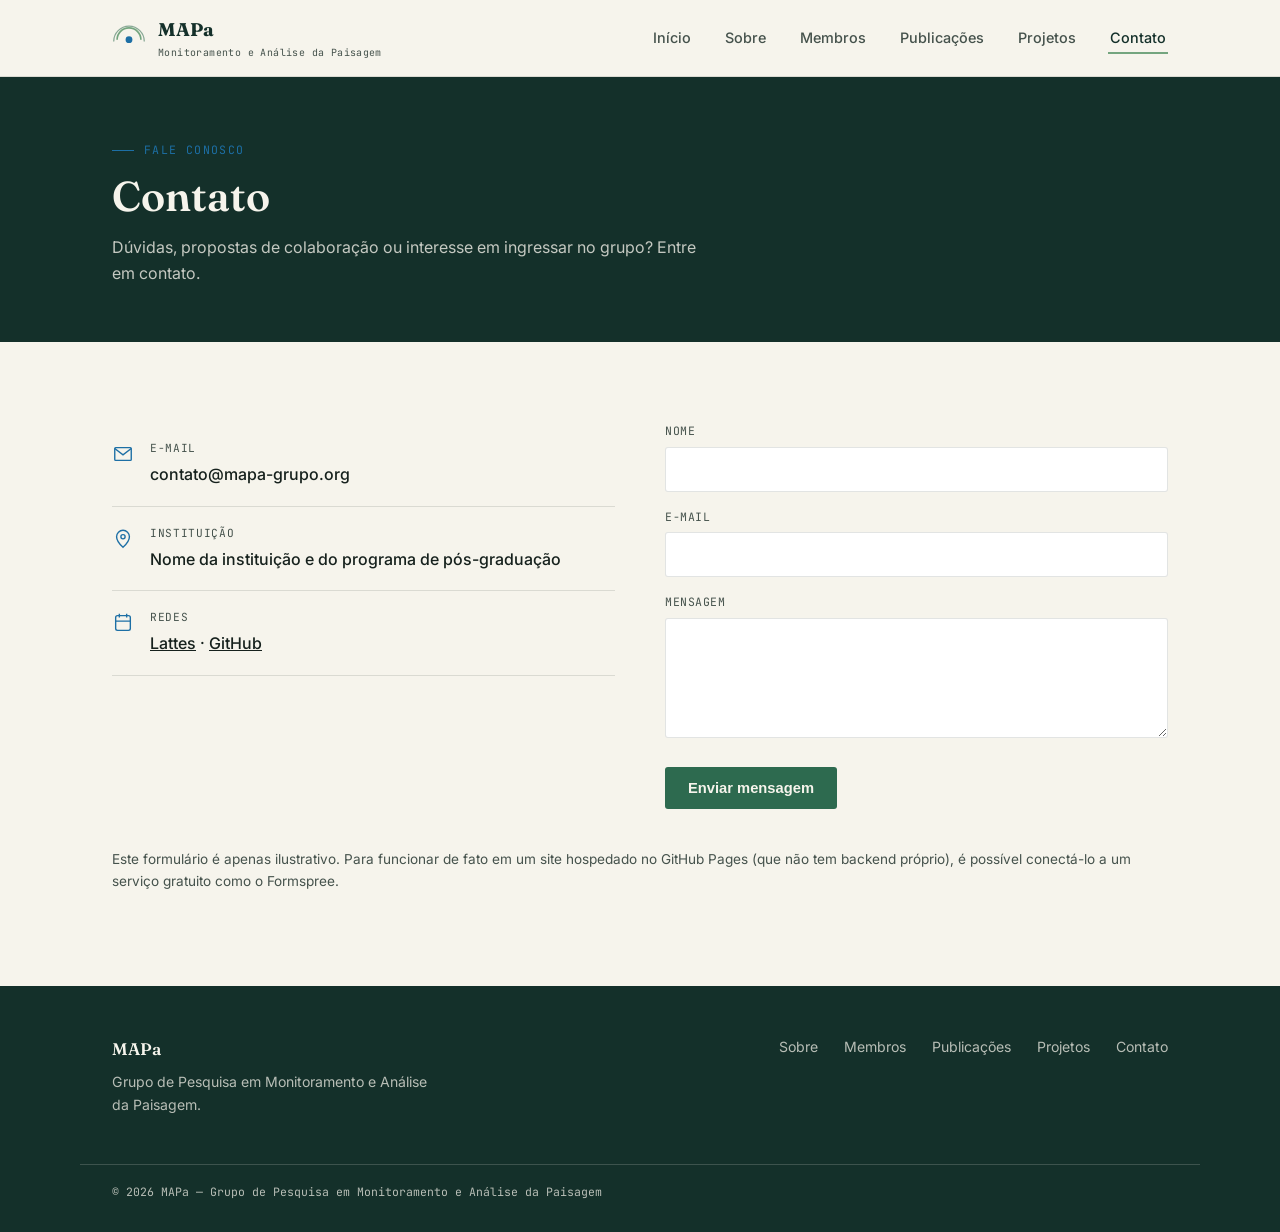
==== contato.html @ 4bc2df2b "Primeira versão do site" ====
<!DOCTYPE html>
<html lang="pt-BR">
<head>
<meta charset="UTF-8">
<meta name="viewport" content="width=device-width, initial-scale=1.0">
<title>Contato · MAPa</title>
<meta name="description" content="Fale com o grupo de pesquisa MAPa.">
<link rel="preconnect" href="https://fonts.googleapis.com">
<link rel="stylesheet" href="css/style.css">
</head>
<body>

<header class="site-header">
  <div class="wrap">
    <a href="index.html" class="brand">
      <svg class="brand-mark" viewBox="0 0 40 40" fill="none" xmlns="http://www.w3.org/2000/svg" aria-hidden="true">
        <path d="M2 24a18 18 0 1 1 36 0" stroke="#2D6A4F" stroke-width="1.5" opacity="0.55"/>
        <path d="M6 22a14 14 0 1 1 28 0" stroke="#74A57F" stroke-width="2"/>
        <circle cx="20" cy="22" r="4" fill="#1D6FA5"/>
      </svg>
      <span>MAPa<br><small>Monitoramento e Análise da Paisagem</small></span>
    </a>
    <button class="nav-toggle" aria-label="Abrir menu"><span></span><span></span><span></span></button>
    <nav class="primary-nav">
      <ul>
        <li><a href="index.html">Início</a></li>
        <li><a href="sobre.html">Sobre</a></li>
        <li><a href="membros.html">Membros</a></li>
        <li><a href="publicacoes.html">Publicações</a></li>
        <li><a href="projetos.html">Projetos</a></li>
        <li><a href="contato.html" class="active">Contato</a></li>
      </ul>
    </nav>
  </div>
</header>

<section class="page-hero">
  <div class="wrap">
    <div class="eyebrow">Fale conosco</div>
    <h1>Contato</h1>
    <p>Dúvidas, propostas de colaboração ou interesse em ingressar no grupo? Entre em contato.</p>
  </div>
</section>

<section class="section">
  <div class="wrap">
    <div class="contact-grid">
      <div>
        <div class="contact-item">
          <svg class="icon" viewBox="0 0 24 24" fill="none" xmlns="http://www.w3.org/2000/svg"><path d="M3 6l9 7 9-7" stroke="currentColor" stroke-width="1.5"/><rect x="3" y="5" width="18" height="14" rx="1" stroke="currentColor" stroke-width="1.5"/></svg>
          <div>
            <div class="label">E-mail</div>
            <div class="value">contato@mapa-grupo.org</div>
          </div>
        </div>
        <div class="contact-item">
          <svg class="icon" viewBox="0 0 24 24" fill="none" xmlns="http://www.w3.org/2000/svg"><path d="M12 21s7-6.3 7-11.5A7 7 0 0 0 5 9.5C5 14.7 12 21 12 21z" stroke="currentColor" stroke-width="1.5"/><circle cx="12" cy="9.5" r="2.3" stroke="currentColor" stroke-width="1.5"/></svg>
          <div>
            <div class="label">Instituição</div>
            <div class="value">Nome da instituição e do programa de pós-graduação</div>
          </div>
        </div>
        <div class="contact-item">
          <svg class="icon" viewBox="0 0 24 24" fill="none" xmlns="http://www.w3.org/2000/svg"><rect x="4" y="4" width="16" height="16" rx="2" stroke="currentColor" stroke-width="1.5"/><path d="M8 2v4M16 2v4M4 10h16" stroke="currentColor" stroke-width="1.5"/></svg>
          <div>
            <div class="label">Redes</div>
            <div class="value"><a href="#" style="text-decoration:underline;">Lattes</a> · <a href="#" style="text-decoration:underline;">GitHub</a></div>
          </div>
        </div>
      </div>

      <form class="contact-form" action="#" method="POST">
        <div>
          <label for="nome">Nome</label>
          <input type="text" id="nome" name="nome" required>
        </div>
        <div>
          <label for="email">E-mail</label>
          <input type="email" id="email" name="email" required>
        </div>
        <div>
          <label for="mensagem">Mensagem</label>
          <textarea id="mensagem" name="mensagem" required></textarea>
        </div>
        <button type="submit" class="btn btn-primary" style="background:var(--forest-mid); color:var(--paper);">Enviar mensagem</button>
      </form>
    </div>

    <p style="margin-top: 40px; color: var(--ink-soft); font-size: 0.85rem;">Este formulário é apenas ilustrativo. Para funcionar de fato em um site hospedado no GitHub Pages (que não tem backend próprio), é possível conectá-lo a um serviço gratuito como o Formspree.</p>
  </div>
</section>

<footer class="site-footer">
  <div class="wrap">
    <div>
      <div class="foot-brand">MAPa</div>
      <p style="max-width:36ch;">Grupo de Pesquisa em Monitoramento e Análise da Paisagem.</p>
    </div>
    <div class="foot-links">
      <a href="sobre.html">Sobre</a>
      <a href="membros.html">Membros</a>
      <a href="publicacoes.html">Publicações</a>
      <a href="projetos.html">Projetos</a>
      <a href="contato.html">Contato</a>
    </div>
  </div>
  <div class="wrap foot-bottom">
    © 2026 MAPa — Grupo de Pesquisa em Monitoramento e Análise da Paisagem
  </div>
</footer>

<script src="js/main.js"></script>
</body>
</html>
---- css/style.css ----
/* =========================================================
   MAPa — Grupo de Pesquisa em Monitoramento e Análise da Paisagem
   Design tokens
   ========================================================= */

@import url('https://fonts.googleapis.com/css2?family=Fraunces:ital,opsz,wght@0,9..144,400;0,9..144,500;0,9..144,600;0,9..144,700;1,9..144,500&family=Inter:wght@400;500;600;700&family=JetBrains+Mono:wght@400;500&display=swap');

:root{
  /* color */
  --forest-deep:  #14302A;
  --forest-mid:   #2D6A4F;
  --moss:         #74A57F;
  --sky-blue:     #1D6FA5;
  --sky-pale:     #CFE3EE;
  --paper:        #F6F4EC;
  --paper-dim:    #EDEADF;
  --ink:          #16211D;
  --ink-soft:     #45524C;
  --soil:         #B5651D;
  --line:         rgba(22,33,29,0.12);
  --line-on-dark: rgba(246,244,236,0.18);

  /* type */
  --font-display: 'Fraunces', serif;
  --font-body: 'Inter', sans-serif;
  --font-mono: 'JetBrains Mono', monospace;

  /* layout */
  --maxw: 1120px;
  --radius: 3px;
}

*, *::before, *::after{ box-sizing: border-box; }

html{ scroll-behavior: smooth; }

body{
  margin:0;
  background: var(--paper);
  color: var(--ink);
  font-family: var(--font-body);
  font-size: 16px;
  line-height: 1.6;
  -webkit-font-smoothing: antialiased;
}

img{ max-width:100%; display:block; }

a{ color: inherit; text-decoration: none; }

.wrap{
  max-width: var(--maxw);
  margin: 0 auto;
  padding: 0 32px;
}

h1,h2,h3,h4{
  font-family: var(--font-display);
  font-weight: 600;
  line-height: 1.15;
  margin: 0;
  color: var(--forest-deep);
}

h2{ font-size: 2rem; }
h3{ font-size: 1.3rem; }

p{ margin: 0 0 1em 0; }

.eyebrow{
  font-family: var(--font-mono);
  font-size: 0.72rem;
  letter-spacing: 0.12em;
  text-transform: uppercase;
  color: var(--sky-blue);
  display:flex;
  align-items:center;
  gap: 10px;
  margin-bottom: 14px;
}
.eyebrow::before{
  content:"";
  width: 22px; height: 1px;
  background: var(--sky-blue);
  display:inline-block;
}

/* focus visibility */
a:focus-visible, button:focus-visible{
  outline: 2px solid var(--sky-blue);
  outline-offset: 3px;
}

@media (prefers-reduced-motion: reduce){
  *{ animation: none !important; transition: none !important; }
  html{ scroll-behavior: auto; }
}

/* =========================================================
   Header / Nav
   ========================================================= */

.site-header{
  position: sticky;
  top: 0;
  z-index: 50;
  background: var(--paper);
  border-bottom: 1px solid var(--line);
}

.site-header .wrap{
  display:flex;
  align-items:center;
  justify-content:space-between;
  height: 76px;
}

.brand{
  display:flex;
  align-items:center;
  gap: 12px;
  font-family: var(--font-display);
  font-weight: 700;
  font-size: 1.15rem;
  color: var(--forest-deep);
}

.brand-mark{
  width: 34px; height: 34px;
  flex-shrink:0;
}

.brand small{
  display:block;
  font-family: var(--font-mono);
  font-weight: 400;
  font-size: 0.62rem;
  letter-spacing: 0.04em;
  color: var(--ink-soft);
  text-transform: none;
}

nav.primary-nav ul{
  list-style:none;
  display:flex;
  gap: 30px;
  margin:0; padding:0;
}

nav.primary-nav a{
  font-size: 0.9rem;
  font-weight: 500;
  color: var(--ink-soft);
  padding: 6px 2px;
  border-bottom: 2px solid transparent;
  transition: color .15s ease, border-color .15s ease;
}

nav.primary-nav a:hover,
nav.primary-nav a.active{
  color: var(--forest-deep);
  border-color: var(--moss);
}

.nav-toggle{
  display:none;
  background:none; border:none; cursor:pointer;
  padding: 8px;
}
.nav-toggle span{
  display:block; width: 22px; height: 2px; background: var(--forest-deep);
  margin: 4px 0;
}

@media (max-width: 820px){
  nav.primary-nav{
    position:absolute;
    top: 76px; left:0; right:0;
    background: var(--paper);
    border-bottom: 1px solid var(--line);
    display:none;
  }
  nav.primary-nav.open{ display:block; }
  nav.primary-nav ul{
    flex-direction:column;
    gap:0;
    padding: 8px 32px 20px;
  }
  nav.primary-nav li{ border-bottom: 1px solid var(--line); }
  nav.primary-nav a{ display:block; padding: 14px 0; border-bottom:none; }
  .nav-toggle{ display:block; }
}

/* =========================================================
   Hero
   ========================================================= */

.hero{
  position:relative;
  background: var(--forest-deep);
  color: var(--paper);
  overflow:hidden;
  padding: 96px 0 0 0;
}

.hero-contours{
  position:absolute;
  inset:0;
  width:100%;
  height:100%;
  opacity: 0.5;
}

.hero .wrap{
  position:relative;
  z-index:2;
}

.hero-inner{
  max-width: 720px;
  padding-bottom: 64px;
}

.hero .eyebrow{ color: var(--sky-pale); }
.hero .eyebrow::before{ background: var(--sky-pale); }

.hero h1{
  color: var(--paper);
  font-size: clamp(2.1rem, 4.2vw, 3.4rem);
  margin-bottom: 20px;
}

.hero h1 em{
  font-style: italic;
  color: var(--moss);
}

.hero p.lede{
  font-size: 1.1rem;
  color: rgba(246,244,236,0.82);
  max-width: 56ch;
}

.hero-actions{
  display:flex;
  gap: 16px;
  margin-top: 28px;
}

.btn{
  display:inline-flex;
  align-items:center;
  gap:8px;
  padding: 12px 22px;
  border-radius: var(--radius);
  font-weight: 600;
  font-size: 0.92rem;
  border: 1px solid transparent;
  cursor:pointer;
}

.btn-primary{
  background: var(--moss);
  color: var(--forest-deep);
}
.btn-primary:hover{ background: #86b491; }

.btn-ghost{
  border-color: var(--line-on-dark);
  color: var(--paper);
}
.btn-ghost:hover{ border-color: var(--paper); }

/* coordinate ticker */
.ticker{
  position: relative;
  z-index: 2;
  border-top: 1px solid var(--line-on-dark);
  background: rgba(0,0,0,0.14);
  overflow:hidden;
  white-space:nowrap;
}
.ticker-track{
  display:inline-flex;
  align-items:center;
  gap: 48px;
  padding: 10px 0;
  font-family: var(--font-mono);
  font-size: 0.72rem;
  letter-spacing: 0.03em;
  color: var(--sky-pale);
  animation: ticker-scroll 32s linear infinite;
}
.ticker-track span{ flex-shrink:0; }
@keyframes ticker-scroll{
  from{ transform: translateX(0); }
  to{ transform: translateX(-50%); }
}

/* =========================================================
   Focus areas / feature grid
   ========================================================= */

.section{ padding: 80px 0; }
.section-tight{ padding: 56px 0; }
.section-alt{ background: var(--paper-dim); }
.section-dark{ background: var(--forest-deep); color: var(--paper); }

.section-head{
  max-width: 640px;
  margin-bottom: 48px;
}

.section-head h2{ margin-bottom: 14px; }
.section-dark .section-head h2{ color: var(--paper); }
.section-head p{ color: var(--ink-soft); }
.section-dark .section-head p{ color: rgba(246,244,236,0.75); }

.grid-3{
  display:grid;
  grid-template-columns: repeat(3, 1fr);
  gap: 28px;
}
.grid-2{
  display:grid;
  grid-template-columns: repeat(2, 1fr);
  gap: 28px;
}

@media (max-width: 900px){
  .grid-3{ grid-template-columns: 1fr; }
  .grid-2{ grid-template-columns: 1fr; }
}

.card{
  background: var(--paper);
  border: 1px solid var(--line);
  border-radius: var(--radius);
  padding: 30px;
}

.card .icon{
  width: 40px; height: 40px;
  margin-bottom: 18px;
  color: var(--sky-blue);
}

.card h3{ margin-bottom: 10px; }
.card p{ color: var(--ink-soft); font-size: 0.95rem; margin-bottom: 0; }

.card-index{
  font-family: var(--font-mono);
  font-size: 0.7rem;
  color: var(--moss);
  margin-bottom: 12px;
  display:block;
}

/* =========================================================
   Lists: publications, projects preview, members
   ========================================================= */

.list-row{
  display:flex;
  justify-content:space-between;
  gap: 24px;
  padding: 22px 0;
  border-bottom: 1px solid var(--line);
}
.list-row:first-child{ border-top: 1px solid var(--line); }

.list-row .meta{
  font-family: var(--font-mono);
  font-size: 0.75rem;
  color: var(--ink-soft);
  white-space: nowrap;
  padding-top: 4px;
}

.list-row .title{
  font-weight: 600;
  color: var(--forest-deep);
  margin-bottom: 4px;
}

.list-row .authors{
  font-size: 0.88rem;
  color: var(--ink-soft);
}

.section-foot{
  margin-top: 30px;
}

.link-arrow{
  font-weight: 600;
  color: var(--sky-blue);
  display:inline-flex;
  align-items:center;
  gap: 6px;
}
.link-arrow::after{ content:"→"; }

/* project cards */
.project-card{
  border: 1px solid var(--line);
  border-radius: var(--radius);
  overflow:hidden;
  background: var(--paper);
}
.project-card .tag-strip{
  background: var(--forest-mid);
  color: var(--paper);
  font-family: var(--font-mono);
  font-size: 0.68rem;
  letter-spacing: 0.06em;
  text-transform: uppercase;
  padding: 8px 20px;
}
.project-card .body{ padding: 26px; }
.project-card .status{
  font-family: var(--font-mono);
  font-size: 0.72rem;
  color: var(--moss);
  margin-bottom: 8px;
  display:block;
}

/* =========================================================
   Team / members
   ========================================================= */

.team-grid{
  display:grid;
  grid-template-columns: repeat(3, 1fr);
  gap: 32px 28px;
}
@media (max-width: 900px){ .team-grid{ grid-template-columns: repeat(2,1fr); } }
@media (max-width: 600px){ .team-grid{ grid-template-columns: 1fr; } }

.member{
  border-top: 2px solid var(--forest-mid);
  padding-top: 16px;
}
.member .avatar{
  width: 100%;
  aspect-ratio: 1;
  background: var(--paper-dim);
  border: 1px solid var(--line);
  border-radius: var(--radius);
  margin-bottom: 14px;
  display:flex;
  align-items:center;
  justify-content:center;
  color: var(--moss);
}
.member h3{ font-size: 1.05rem; margin-bottom: 2px; }
.member .role{
  font-family: var(--font-mono);
  font-size: 0.72rem;
  color: var(--sky-blue);
  text-transform: uppercase;
  letter-spacing: 0.04em;
  margin-bottom: 10px;
  display:block;
}
.member p{ font-size: 0.88rem; color: var(--ink-soft); }
.member .links{ display:flex; gap: 14px; margin-top: 10px; }
.member .links a{
  font-family: var(--font-mono);
  font-size: 0.72rem;
  color: var(--forest-mid);
  border-bottom: 1px solid var(--moss);
}

.group-label{
  font-family: var(--font-mono);
  font-size: 0.78rem;
  text-transform: uppercase;
  letter-spacing: 0.08em;
  color: var(--ink-soft);
  border-bottom: 1px solid var(--line);
  padding-bottom: 10px;
  margin: 56px 0 30px;
}
.group-label:first-of-type{ margin-top: 0; }

/* =========================================================
   Page hero (inner pages, simpler than home)
   ========================================================= */

.page-hero{
  background: var(--forest-deep);
  color: var(--paper);
  padding: 64px 0 40px;
  position:relative;
  overflow:hidden;
}
.page-hero .wrap{ position:relative; z-index:2; }
.page-hero h1{ color: var(--paper); font-size: clamp(1.8rem, 3.5vw, 2.6rem); }
.page-hero p{ color: rgba(246,244,236,0.78); max-width: 60ch; margin-top: 14px; }

/* =========================================================
   Contact
   ========================================================= */

.contact-grid{
  display:grid;
  grid-template-columns: 1fr 1fr;
  gap: 50px;
}
@media (max-width: 800px){ .contact-grid{ grid-template-columns: 1fr; } }

.contact-item{
  display:flex;
  gap: 16px;
  padding: 18px 0;
  border-bottom: 1px solid var(--line);
}
.contact-item .icon{ width: 22px; height:22px; color: var(--sky-blue); flex-shrink:0; margin-top: 3px; }
.contact-item .label{
  font-family: var(--font-mono);
  font-size: 0.7rem;
  text-transform: uppercase;
  letter-spacing: 0.06em;
  color: var(--ink-soft);
  margin-bottom: 4px;
}
.contact-item .value{ font-weight: 500; }

form.contact-form{ display:flex; flex-direction:column; gap: 16px; }
form.contact-form label{
  font-family: var(--font-mono);
  font-size: 0.72rem;
  text-transform: uppercase;
  letter-spacing: 0.05em;
  color: var(--ink-soft);
  margin-bottom: 6px;
  display:block;
}
form.contact-form input,
form.contact-form textarea{
  width:100%;
  padding: 12px 14px;
  border: 1px solid var(--line);
  border-radius: var(--radius);
  background: #fff;
  font-family: var(--font-body);
  font-size: 0.95rem;
  color: var(--ink);
}
form.contact-form textarea{ resize: vertical; min-height: 120px; }
form.contact-form button{ align-self:flex-start; margin-top: 6px; }

/* =========================================================
   Footer
   ========================================================= */

footer.site-footer{
  background: var(--forest-deep);
  color: rgba(246,244,236,0.72);
  padding: 50px 0 30px;
  font-size: 0.88rem;
}
footer.site-footer .wrap{
  display:flex;
  justify-content:space-between;
  align-items:flex-start;
  flex-wrap:wrap;
  gap: 24px;
}
footer.site-footer .foot-brand{
  font-family: var(--font-display);
  font-weight: 600;
  color: var(--paper);
  font-size: 1.05rem;
  margin-bottom: 8px;
}
footer.site-footer a:hover{ color: var(--paper); }
footer.site-footer .foot-links{ display:flex; gap: 26px; }
footer.site-footer .foot-bottom{
  border-top: 1px solid var(--line-on-dark);
  margin-top: 34px;
  padding-top: 18px;
  font-family: var(--font-mono);
  font-size: 0.72rem;
}

/* Simple fade-in on load */
.fade-in{ animation: fadeIn .6s ease both; }
@keyframes fadeIn{ from{ opacity:0; transform: translateY(6px);} to{ opacity:1; transform:none; } }
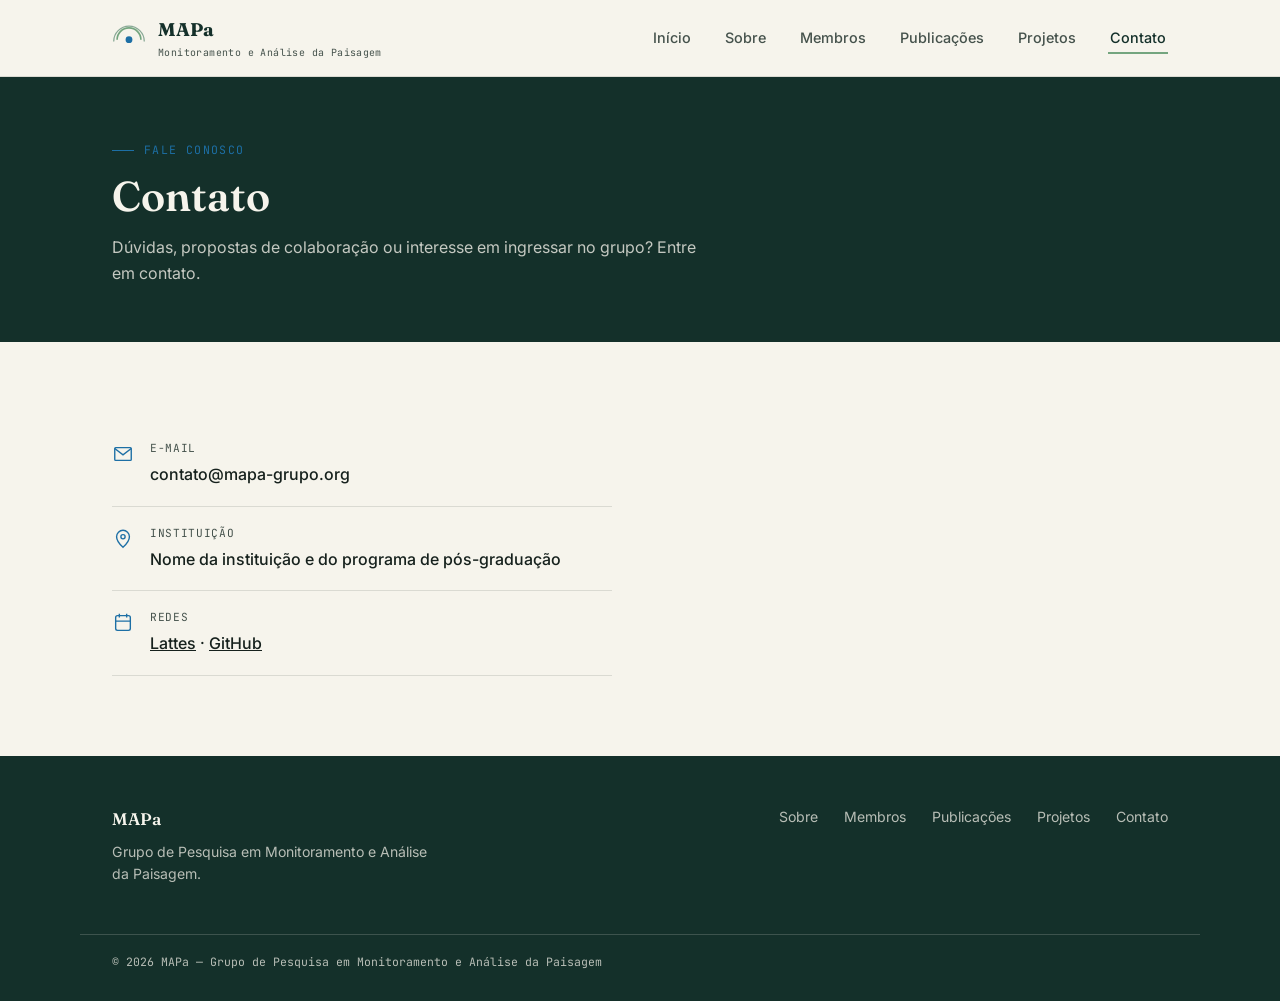
==== commit ceb016ef: "Update contato.html" ====
--- a/contato.html
+++ b/contato.html
@@ -44,7 +44,7 @@
 
 <section class="section">
   <div class="wrap">
-    <div class="contact-grid">
+    <div class="contact-grid" style="grid-template-columns: 1fr; max-width: 500px;">
       <div>
         <div class="contact-item">
           <svg class="icon" viewBox="0 0 24 24" fill="none" xmlns="http://www.w3.org/2000/svg"><path d="M3 6l9 7 9-7" stroke="currentColor" stroke-width="1.5"/><rect x="3" y="5" width="18" height="14" rx="1" stroke="currentColor" stroke-width="1.5"/></svg>
@@ -68,25 +68,7 @@
           </div>
         </div>
       </div>
-
-      <form class="contact-form" action="#" method="POST">
-        <div>
-          <label for="nome">Nome</label>
-          <input type="text" id="nome" name="nome" required>
-        </div>
-        <div>
-          <label for="email">E-mail</label>
-          <input type="email" id="email" name="email" required>
-        </div>
-        <div>
-          <label for="mensagem">Mensagem</label>
-          <textarea id="mensagem" name="mensagem" required></textarea>
-        </div>
-        <button type="submit" class="btn btn-primary" style="background:var(--forest-mid); color:var(--paper);">Enviar mensagem</button>
-      </form>
     </div>
-
-    <p style="margin-top: 40px; color: var(--ink-soft); font-size: 0.85rem;">Este formulário é apenas ilustrativo. Para funcionar de fato em um site hospedado no GitHub Pages (que não tem backend próprio), é possível conectá-lo a um serviço gratuito como o Formspree.</p>
   </div>
 </section>
 
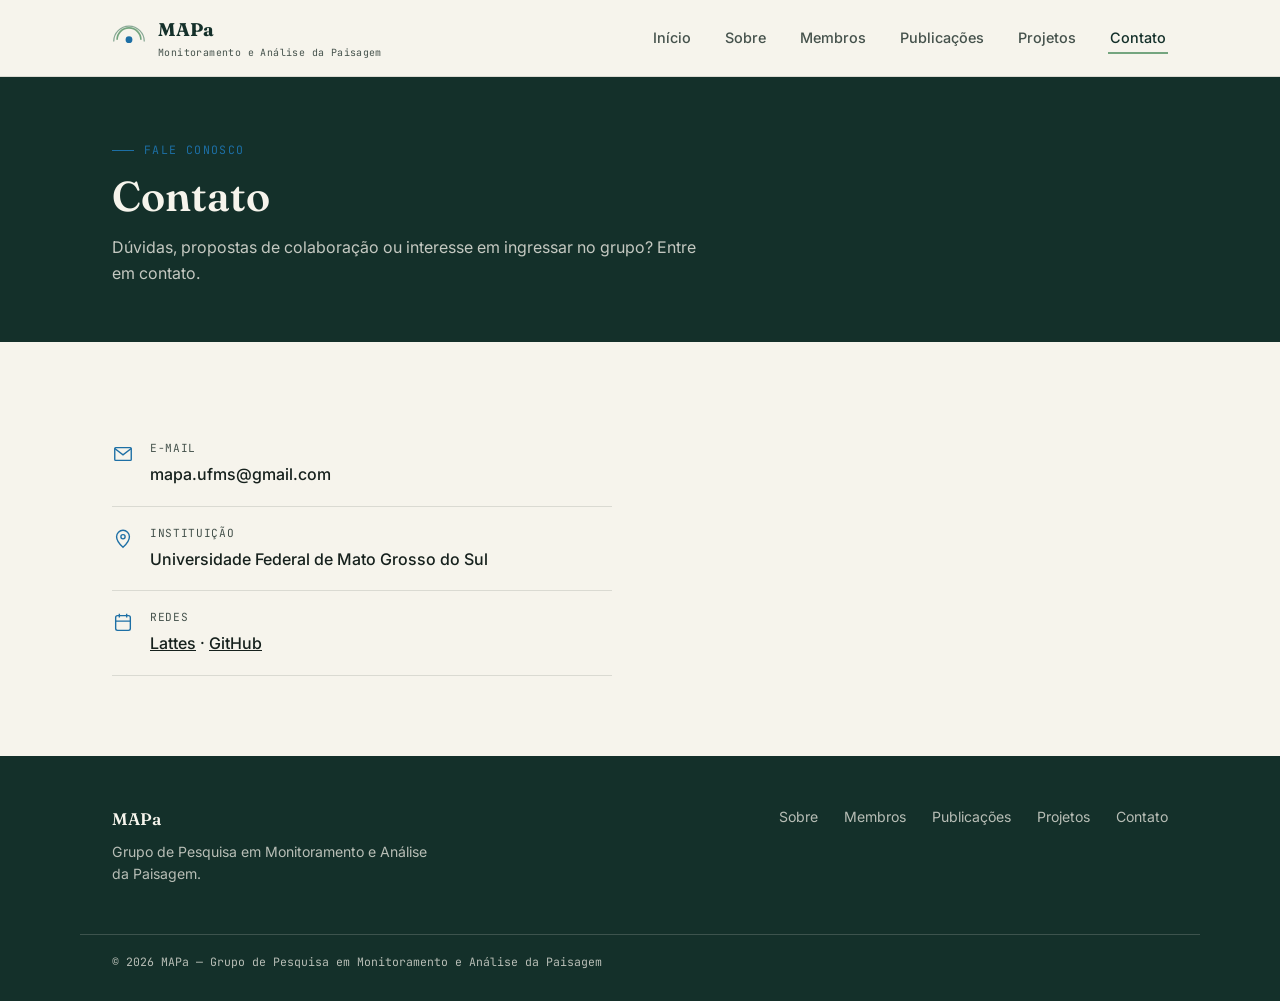
==== commit f614cd24: "Update contato.html" ====
--- a/contato.html
+++ b/contato.html
@@ -50,14 +50,14 @@
           <svg class="icon" viewBox="0 0 24 24" fill="none" xmlns="http://www.w3.org/2000/svg"><path d="M3 6l9 7 9-7" stroke="currentColor" stroke-width="1.5"/><rect x="3" y="5" width="18" height="14" rx="1" stroke="currentColor" stroke-width="1.5"/></svg>
           <div>
             <div class="label">E-mail</div>
-            <div class="value">contato@mapa-grupo.org</div>
+            <div class="value">mapa.ufms@gmail.com</div>
           </div>
         </div>
         <div class="contact-item">
           <svg class="icon" viewBox="0 0 24 24" fill="none" xmlns="http://www.w3.org/2000/svg"><path d="M12 21s7-6.3 7-11.5A7 7 0 0 0 5 9.5C5 14.7 12 21 12 21z" stroke="currentColor" stroke-width="1.5"/><circle cx="12" cy="9.5" r="2.3" stroke="currentColor" stroke-width="1.5"/></svg>
           <div>
             <div class="label">Instituição</div>
-            <div class="value">Nome da instituição e do programa de pós-graduação</div>
+            <div class="value">Universidade Federal de Mato Grosso do Sul</div>
           </div>
         </div>
         <div class="contact-item">
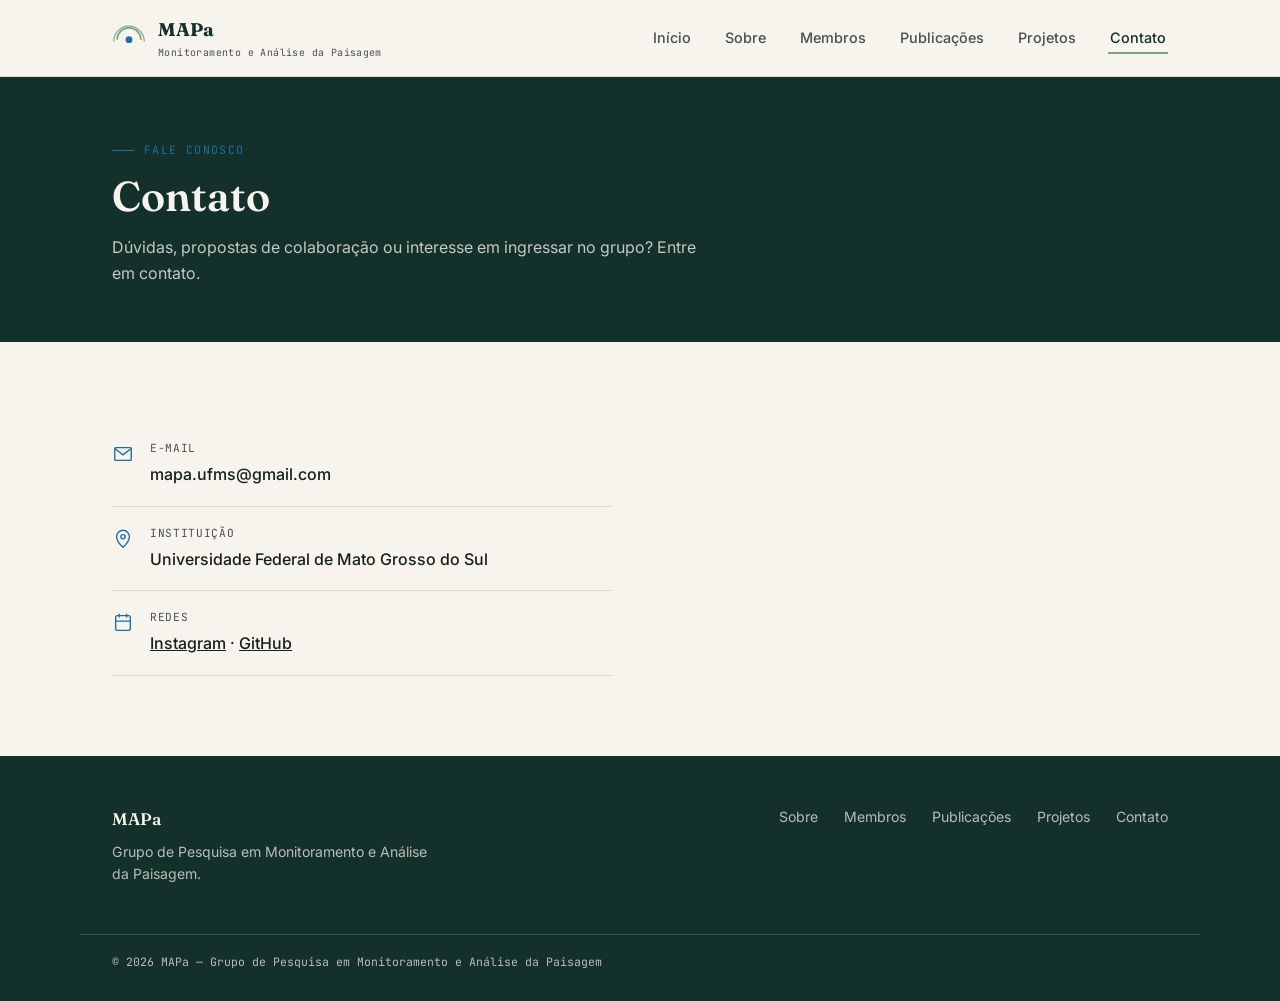
==== commit 3dea6bdd: "Update contato.html" ====
--- a/contato.html
+++ b/contato.html
@@ -64,7 +64,7 @@
           <svg class="icon" viewBox="0 0 24 24" fill="none" xmlns="http://www.w3.org/2000/svg"><rect x="4" y="4" width="16" height="16" rx="2" stroke="currentColor" stroke-width="1.5"/><path d="M8 2v4M16 2v4M4 10h16" stroke="currentColor" stroke-width="1.5"/></svg>
           <div>
             <div class="label">Redes</div>
-            <div class="value"><a href="#" style="text-decoration:underline;">Lattes</a> · <a href="#" style="text-decoration:underline;">GitHub</a></div>
+            <div class="value"><a href="#" style="text-decoration:underline;">Instagram</a> · <a href="https://github.com/MAPALab" target="_blank" style="text-decoration:underline;">GitHub</a></div>
           </div>
         </div>
       </div>
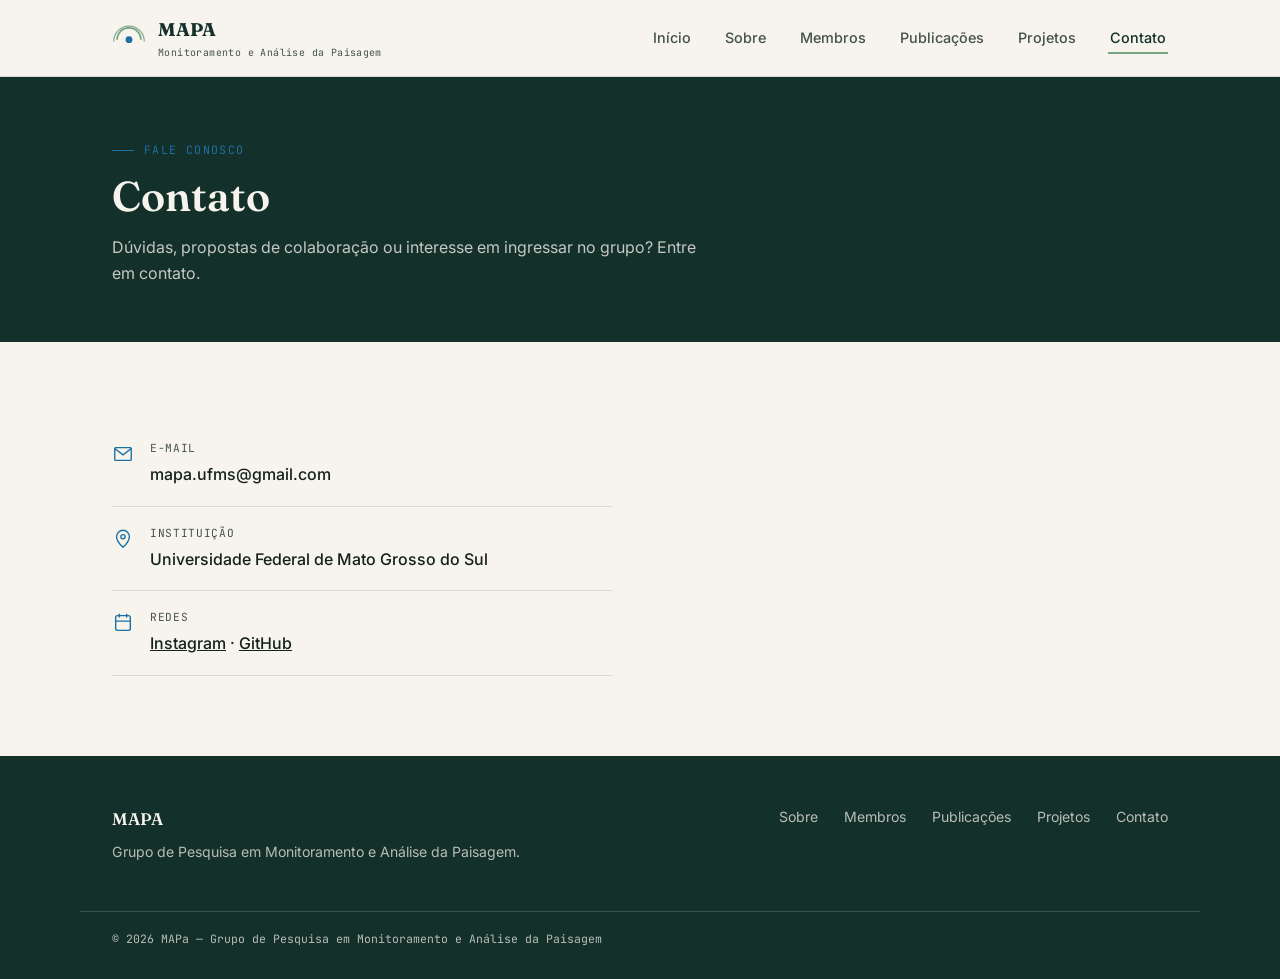
==== commit b12aca99: "Update contato.html" ====
--- a/contato.html
+++ b/contato.html
@@ -3,7 +3,7 @@
 <head>
 <meta charset="UTF-8">
 <meta name="viewport" content="width=device-width, initial-scale=1.0">
-<title>Contato · MAPa</title>
+<title>Contato · MAPA</title>
 <meta name="description" content="Fale com o grupo de pesquisa MAPa.">
 <link rel="preconnect" href="https://fonts.googleapis.com">
 <link rel="stylesheet" href="css/style.css">
@@ -18,7 +18,7 @@
         <path d="M6 22a14 14 0 1 1 28 0" stroke="#74A57F" stroke-width="2"/>
         <circle cx="20" cy="22" r="4" fill="#1D6FA5"/>
       </svg>
-      <span>MAPa<br><small>Monitoramento e Análise da Paisagem</small></span>
+      <span>MAPA<br><small>Monitoramento e Análise da Paisagem</small></span>
     </a>
     <button class="nav-toggle" aria-label="Abrir menu"><span></span><span></span><span></span></button>
     <nav class="primary-nav">
@@ -75,8 +75,8 @@
 <footer class="site-footer">
   <div class="wrap">
     <div>
-      <div class="foot-brand">MAPa</div>
-      <p style="max-width:36ch;">Grupo de Pesquisa em Monitoramento e Análise da Paisagem.</p>
+      <div class="foot-brand">MAPA</div>
+      <p>Grupo de Pesquisa em Monitoramento e Análise da Paisagem.</p>
     </div>
     <div class="foot-links">
       <a href="sobre.html">Sobre</a>
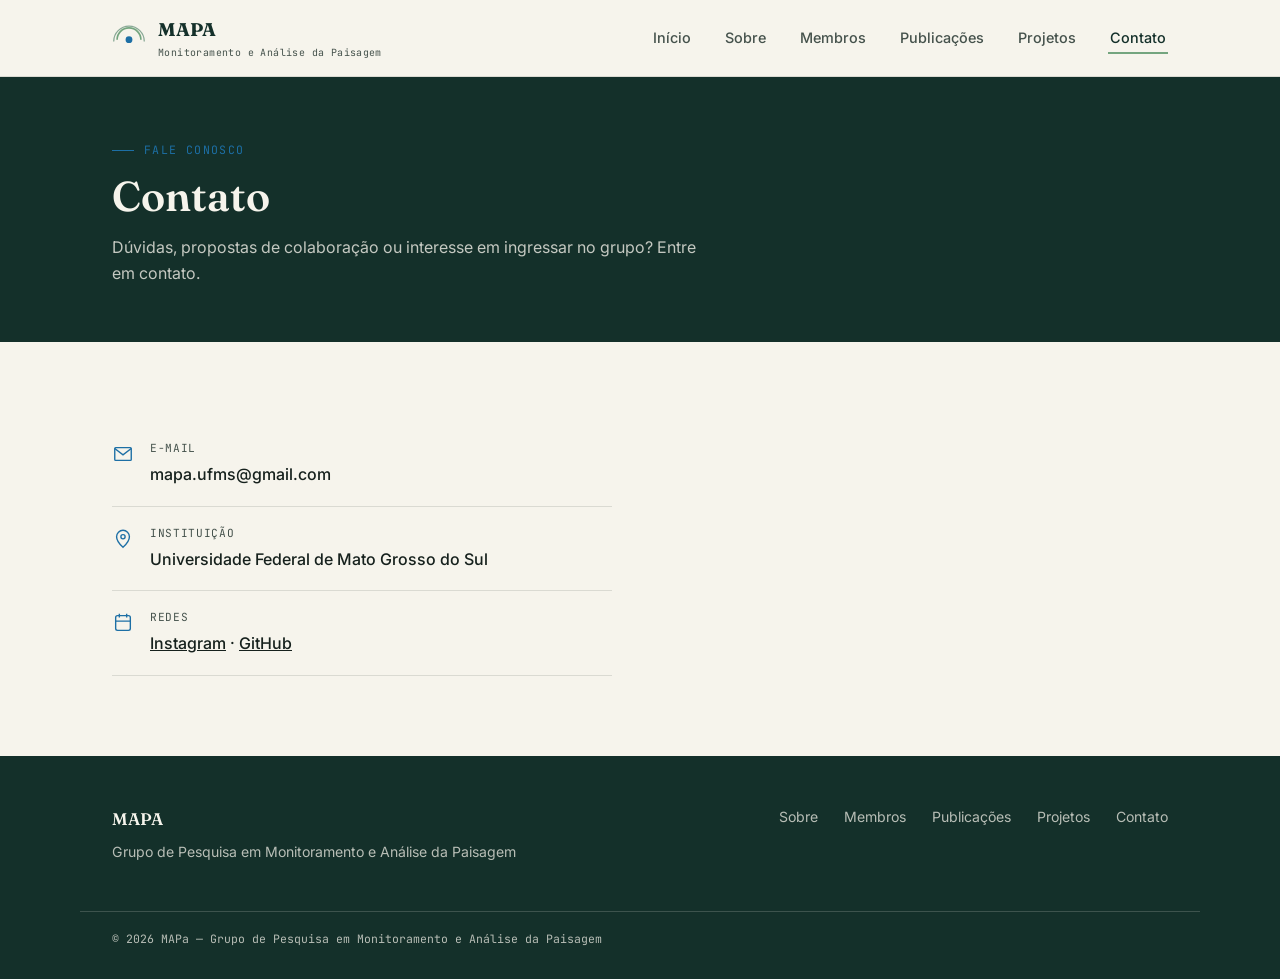
==== commit fcf51fb0: "Update contato.html" ====
--- a/contato.html
+++ b/contato.html
@@ -76,7 +76,7 @@
   <div class="wrap">
     <div>
       <div class="foot-brand">MAPA</div>
-      <p>Grupo de Pesquisa em Monitoramento e Análise da Paisagem.</p>
+      <p>Grupo de Pesquisa em Monitoramento e Análise da Paisagem</p>
     </div>
     <div class="foot-links">
       <a href="sobre.html">Sobre</a>
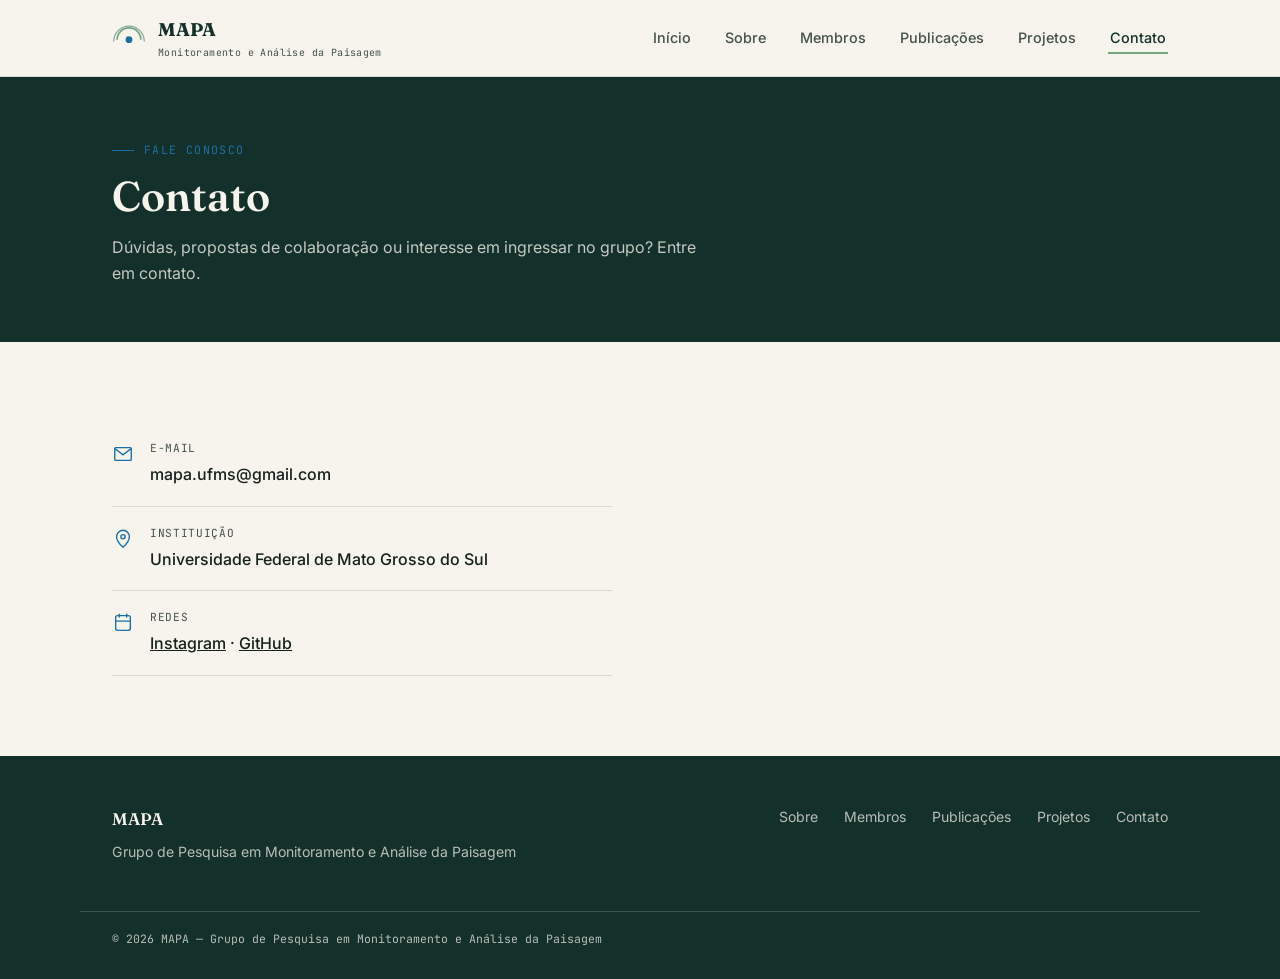
==== commit f10c31bc: "Update contato.html" ====
--- a/contato.html
+++ b/contato.html
@@ -87,7 +87,7 @@
     </div>
   </div>
   <div class="wrap foot-bottom">
-    © 2026 MAPa — Grupo de Pesquisa em Monitoramento e Análise da Paisagem
+    © 2026 MAPA — Grupo de Pesquisa em Monitoramento e Análise da Paisagem
   </div>
 </footer>
 
